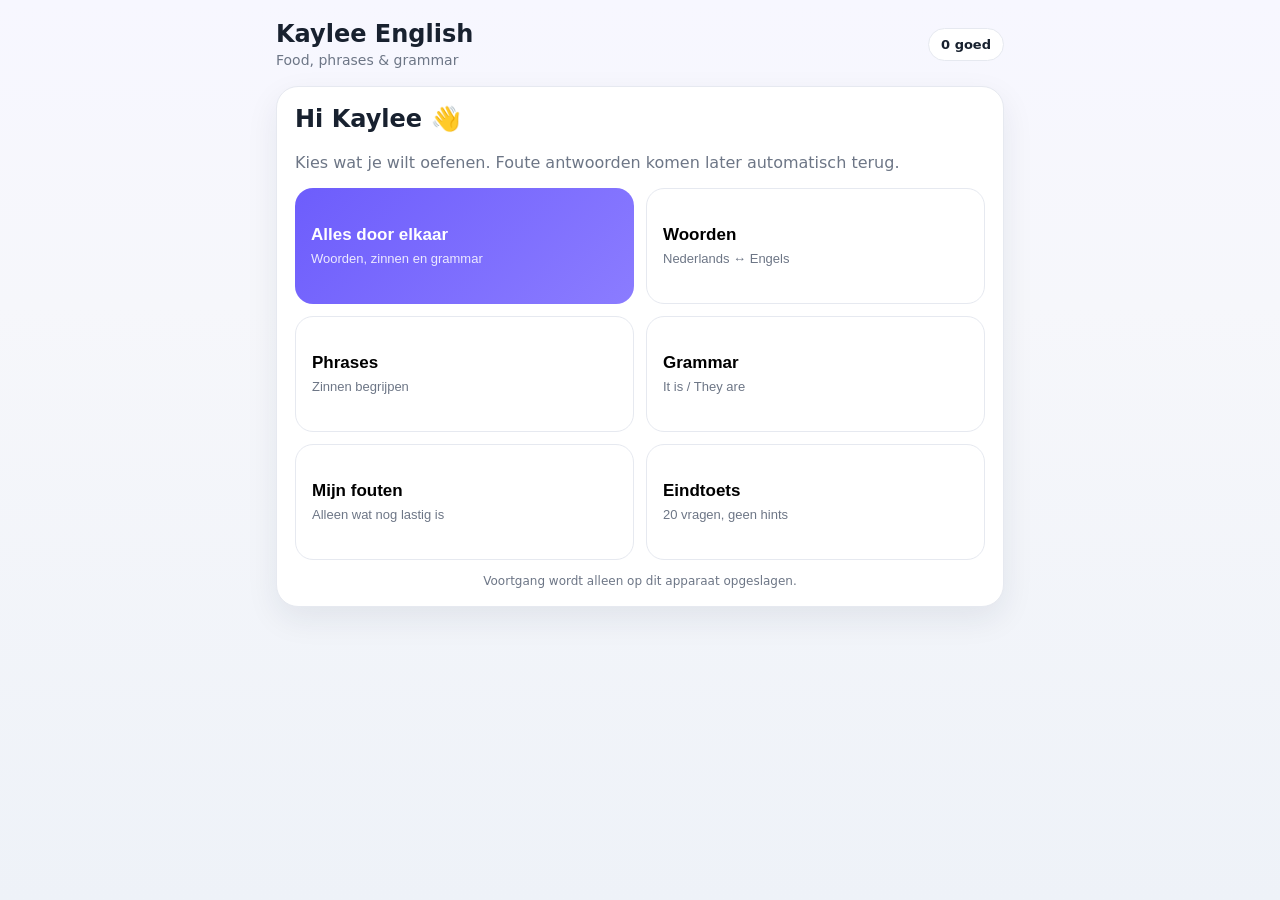
==== kaylee-engels/index.html @ 48ca25ff "Add Kaylee English practice app" ====
<!doctype html>
<html lang="nl">
<head>
  <meta charset="utf-8">
  <meta name="viewport" content="width=device-width,initial-scale=1,viewport-fit=cover">
  <meta name="theme-color" content="#6d5dfc">
  <title>Kaylee English</title>
  <style>
    :root{
      --bg:#f6f7fb;--card:#fff;--ink:#18212f;--muted:#6d7686;--brand:#6d5dfc;--brand2:#8b7cff;
      --good:#18864b;--bad:#c53b4a;--line:#e6e9f0;--soft:#f0efff;
    }
    *{box-sizing:border-box}
    body{margin:0;font-family:Inter,system-ui,-apple-system,Segoe UI,Roboto,Arial,sans-serif;background:linear-gradient(180deg,#f7f7ff 0,#f6f7fb 34%,#eef2f8 100%);color:var(--ink);min-height:100vh}
    .app{max-width:760px;margin:0 auto;padding:20px 16px 40px}
    .top{display:flex;justify-content:space-between;align-items:center;gap:12px;margin-bottom:18px}
    .brand h1{font-size:24px;margin:0 0 4px}.brand p{margin:0;color:var(--muted);font-size:14px}
    .pill{background:#fff;border:1px solid var(--line);padding:8px 12px;border-radius:999px;font-weight:700;font-size:13px;white-space:nowrap}
    .card{background:var(--card);border:1px solid var(--line);border-radius:22px;box-shadow:0 12px 32px rgba(28,38,58,.08);padding:18px}
    .home-grid{display:grid;grid-template-columns:1fr 1fr;gap:12px}
    .mode{border:1px solid var(--line);border-radius:18px;padding:16px;background:#fff;text-align:left;cursor:pointer;min-height:116px}
    .mode strong{display:block;font-size:17px;margin-bottom:6px}.mode span{font-size:13px;color:var(--muted)}
    .mode.primary{background:linear-gradient(135deg,var(--brand),var(--brand2));color:#fff;border:none}.mode.primary span{color:#ece9ff}
    .progress-wrap{margin:4px 0 18px}.progress-head{display:flex;justify-content:space-between;color:var(--muted);font-size:13px;margin-bottom:8px}.bar{height:10px;background:#eceef4;border-radius:999px;overflow:hidden}.bar>div{height:100%;background:linear-gradient(90deg,var(--brand),#9a8cff);width:0%;transition:.25s}
    .qtype{display:inline-block;background:var(--soft);color:#5144d7;border-radius:999px;padding:6px 10px;font-size:12px;font-weight:800;margin-bottom:12px}
    .question{font-size:24px;font-weight:800;line-height:1.25;margin:6px 0 14px}
    .hint{font-size:14px;color:var(--muted);margin-bottom:14px}
    input{width:100%;font-size:18px;padding:15px 16px;border-radius:14px;border:1.5px solid #ccd2dc;outline:none}
    input:focus{border-color:var(--brand);box-shadow:0 0 0 4px rgba(109,93,252,.12)}
    .answers{display:grid;gap:10px}
    .choice{padding:14px 16px;border-radius:14px;border:1.5px solid #d6dbe5;background:white;text-align:left;font-size:16px;cursor:pointer}
    .actions{display:flex;gap:10px;margin-top:14px}.btn{flex:1;border:0;border-radius:14px;padding:14px 16px;font-weight:800;font-size:15px;cursor:pointer}.btn.primary{background:var(--brand);color:#fff}.btn.secondary{background:#eef0f5;color:#283243}.btn:disabled{opacity:.5;cursor:not-allowed}
    .feedback{margin-top:14px;border-radius:14px;padding:12px 14px;font-weight:700;display:none}.feedback.good{display:block;background:#e9f7ef;color:var(--good)}.feedback.bad{display:block;background:#fdecef;color:var(--bad)}
    .summary{text-align:center}.score{font-size:52px;font-weight:900;margin:6px 0}.muted{color:var(--muted)}.errors{margin-top:18px;text-align:left}.errors .item{padding:10px 0;border-bottom:1px solid var(--line);font-size:14px}
    .small{font-size:12px;color:var(--muted)}
    .footer-note{text-align:center;color:var(--muted);font-size:12px;margin-top:14px}
    @media(max-width:560px){.home-grid{grid-template-columns:1fr}.question{font-size:22px}.app{padding-top:14px}}
  </style>
</head>
<body>
<div class="app">
  <div class="top">
    <div class="brand"><h1>Kaylee English</h1><p>Food, phrases & grammar</p></div>
    <div class="pill" id="streak">0 goed</div>
  </div>

  <section id="home" class="card">
    <h2 style="margin-top:0">Hi Kaylee 👋</h2>
    <p class="muted">Kies wat je wilt oefenen. Foute antwoorden komen later automatisch terug.</p>
    <div class="home-grid">
      <button class="mode primary" onclick="start('mixed')"><strong>Alles door elkaar</strong><span>Woorden, zinnen en grammar</span></button>
      <button class="mode" onclick="start('words')"><strong>Woorden</strong><span>Nederlands ↔ Engels</span></button>
      <button class="mode" onclick="start('phrases')"><strong>Phrases</strong><span>Zinnen begrijpen</span></button>
      <button class="mode" onclick="start('grammar')"><strong>Grammar</strong><span>It is / They are</span></button>
      <button class="mode" onclick="start('mistakes')"><strong>Mijn fouten</strong><span>Alleen wat nog lastig is</span></button>
      <button class="mode" onclick="start('test')"><strong>Eindtoets</strong><span>20 vragen, geen hints</span></button>
    </div>
    <div class="footer-note">Voortgang wordt alleen op dit apparaat opgeslagen.</div>
  </section>

  <section id="quiz" class="card" style="display:none">
    <div class="progress-wrap">
      <div class="progress-head"><span id="count"></span><span id="scoreNow"></span></div>
      <div class="bar"><div id="bar"></div></div>
    </div>
    <div id="qtype" class="qtype"></div>
    <div id="question" class="question"></div>
    <div id="hint" class="hint"></div>
    <div id="inputWrap">
      <input id="answer" autocomplete="off" autocapitalize="none" spellcheck="false" placeholder="Typ je antwoord…">
    </div>
    <div id="choiceWrap" class="answers" style="display:none"></div>
    <div id="feedback" class="feedback"></div>
    <div class="actions">
      <button class="btn secondary" onclick="goHome()">Stoppen</button>
      <button id="checkBtn" class="btn primary" onclick="check()">Controleren</button>
      <button id="nextBtn" class="btn primary" onclick="next()" style="display:none">Volgende</button>
    </div>
  </section>

  <section id="done" class="card summary" style="display:none">
    <div class="qtype">Klaar!</div>
    <div class="score" id="finalScore">0%</div>
    <h2 id="finalTitle">Goed gedaan!</h2>
    <p class="muted" id="finalText"></p>
    <div class="errors" id="errorList"></div>
    <div class="actions">
      <button class="btn secondary" onclick="goHome()">Terug</button>
      <button class="btn primary" onclick="start('mistakes')">Oefen mijn fouten</button>
    </div>
  </section>
</div>

<script>
const WORDS = [
 ['tomato','tomaat'],['carrot','wortel'],['pepper','paprika'],['lettuce','sla'],['cucumber','komkommer'],
 ['beef','rundvlees'],['chicken','kip'],['cheese','kaas'],['crunchy','knapperig'],['sweet','zoet'],
 ['sour','zuur'],['soft','zacht'],['hard','hard'],['creamy','romig'],['spicy','pittig'],['greasy','vettig'],
 ['smelly','stinkend'],['meatballs','gehaktballetjes'],['mashed potatoes','aardappelpuree'],['boil','koken'],
 ['bake','bakken'],['cut','snijden'],['piece','stukje']
];

const PHRASES = [
 ['You can fill tacos with beef or chicken.','Je kunt taco\'s vullen met rundvlees of kip.'],
 ['Most pizzas have a crunchy crust.','De meeste pizza\'s hebben een knapperige korst.'],
 ['To make pancakes you need milk, butter and flour.','Om pannenkoeken te maken heb je melk, boter en meel nodig.'],
 ['This green salad has lettuce, cucumber and a lemon dressing.','In deze groene salade zit sla, komkommer en een dressing met citroen.'],
 ['You can eat it with your hands.','Je kunt het met je handen eten.'],
 ['It tastes delicious.','Het smaakt heerlijk.'],
 ['It is very healthy.','Het is heel gezond.'],
 ['Everyone likes it.','Iedereen vindt het lekker.'],
 ['You can eat it with different vegetables.','Je kunt het met verschillende groenten eten.']
];

const GRAMMAR = [
 {q:'___ red and a bit sour. (1 tomato)',a:'it is',alts:["it's"],h:'Bij 1 ding gebruik je it is.'},
 {q:'___ orange and crunchy. (carrots)',a:'they are',alts:["they're"],h:'Bij meerdere dingen gebruik je they are.'},
 {q:'___ not hard. (1 piece of cheese)',a:'it is',alts:["it's"],h:'1 ding = it is.'},
 {q:'___ not sour. (potatoes)',a:'they are',alts:["they're"],h:'Meerdere dingen = they are.'},
 {q:'Maak korter: It is',a:"it's",alts:[],h:'Gebruik een apostrof.'},
 {q:'Maak korter: They are',a:"they're",alts:[],h:'Gebruik een apostrof.'},
 {q:'Maak korter: It is not',a:"it's not",alts:["it isn't"],h:''},
 {q:'Maak korter: They are not',a:"they're not",alts:["they aren't"],h:''}
];

let queue=[], current=null, idx=0, correct=0, wrong=[];
let mode='mixed', awaiting=false;

function norm(s){
 return s.toLowerCase().trim().replace(/[.,!?]/g,'').replace(/\s+/g,' ').replace(/[’]/g,"'");
}
function shuffle(a){ return [...a].sort(()=>Math.random()-.5); }

function wordQuestions(){
 const q=[];
 WORDS.forEach(([en,nl])=>{
   q.push({type:'Woord',q:'Wat is “'+nl+'” in het Engels?',a:en,alts:[],h:''});
   q.push({type:'Woord',q:'Wat betekent “'+en+'”?',a:nl,alts:[],h:''});
 });
 return q;
}
function phraseQuestions(){
 return PHRASES.map(([en,nl])=>({type:'Phrase',q:'Wat betekent:',lead:en,a:nl,alts:[],h:''}));
}
function grammarQuestions(){ return GRAMMAR.map(x=>({type:'Grammar',...x})); }

function start(m){
 mode=m; correct=0; wrong=[]; idx=0; awaiting=false;
 let base=[];
 if(m==='words') base=shuffle(wordQuestions()).slice(0,20);
 if(m==='phrases') base=shuffle(phraseQuestions());
 if(m==='grammar') base=shuffle(grammarQuestions());
 if(m==='mixed') base=shuffle([...wordQuestions(),...phraseQuestions(),...grammarQuestions()]).slice(0,25);
 if(m==='test') base=shuffle([...wordQuestions(),...phraseQuestions(),...grammarQuestions()]).slice(0,20).map(x=>({...x,h:''}));
 if(m==='mistakes'){
   const saved=JSON.parse(localStorage.getItem('kaylee_mistakes')||'[]');
   base=saved.length?saved:shuffle([...wordQuestions(),...grammarQuestions()]).slice(0,10);
 }
 queue=base;
 document.getElementById('home').style.display='none';
 document.getElementById('done').style.display='none';
 document.getElementById('quiz').style.display='block';
 render();
}

function render(){
 if(idx>=queue.length){ finish(); return; }
 current=queue[idx]; awaiting=false;
 document.getElementById('qtype').textContent=current.type;
 document.getElementById('question').innerHTML=(current.lead?current.q+'<br><span style="font-size:19px;font-weight:700;color:#5144d7">'+current.lead+'</span>':current.q);
 document.getElementById('hint').textContent=(mode==='test'?'':(current.h||''));
 document.getElementById('answer').value='';
 document.getElementById('answer').disabled=false;
 document.getElementById('feedback').className='feedback';
 document.getElementById('feedback').textContent='';
 document.getElementById('checkBtn').style.display='block';
 document.getElementById('nextBtn').style.display='none';
 document.getElementById('count').textContent=(idx+1)+' / '+queue.length;
 document.getElementById('scoreNow').textContent=correct+' goed';
 document.getElementById('bar').style.width=((idx/queue.length)*100)+'%';
 setTimeout(()=>document.getElementById('answer').focus(),100);
}

function check(){
 if(awaiting) return;
 const val=norm(document.getElementById('answer').value);
 if(!val) return;
 const accepted=[current.a,...(current.alts||[])].map(norm);
 const ok=accepted.includes(val);
 awaiting=true;
 document.getElementById('answer').disabled=true;
 document.getElementById('checkBtn').style.display='none';
 document.getElementById('nextBtn').style.display='block';
 const fb=document.getElementById('feedback');
 if(ok){
   correct++;
   fb.className='feedback good';
   fb.textContent='Goed! ✓';
 } else {
   wrong.push(current);
   fb.className='feedback bad';
   fb.innerHTML='Bijna. Het goede antwoord is: <strong>'+current.a+'</strong>';
   if(mode!=='test') queue.push({...current,repeat:true});
 }
 document.getElementById('scoreNow').textContent=correct+' goed';
 document.getElementById('streak').textContent=correct+' goed';
}

function next(){ idx++; render(); }

function finish(){
 document.getElementById('quiz').style.display='none';
 document.getElementById('done').style.display='block';
 const total=Math.max(1,idx);
 const pct=Math.round(correct/total*100);
 document.getElementById('finalScore').textContent=pct+'%';
 document.getElementById('finalTitle').textContent=pct>=85?'Super gedaan!':pct>=65?'Goed bezig!':'Nog even oefenen';
 document.getElementById('finalText').textContent='Je had '+correct+' van de '+total+' vragen goed.';
 const unique=[];
 const seen=new Set();
 wrong.forEach(x=>{const k=x.type+'|'+x.q+'|'+(x.lead||'');if(!seen.has(k)){seen.add(k);unique.push(x)}});
 localStorage.setItem('kaylee_mistakes',JSON.stringify(unique.slice(0,50)));
 localStorage.setItem('kaylee_best',String(Math.max(Number(localStorage.getItem('kaylee_best')||0),pct)));
 document.getElementById('errorList').innerHTML=unique.length
   ? '<h3>Deze nog oefenen</h3>'+unique.slice(0,8).map(x=>'<div class="item"><strong>'+x.q+'</strong><br><span class="small">'+(x.lead?x.lead+' → ':'')+x.a+'</span></div>').join('')
   : '<p>Geen fouten. Netjes!</p>';
}

function goHome(){
 document.getElementById('quiz').style.display='none';
 document.getElementById('done').style.display='none';
 document.getElementById('home').style.display='block';
}
document.getElementById('answer').addEventListener('keydown',e=>{
 if(e.key==='Enter'){ awaiting?next():check(); }
});
</script>
</body>
</html>
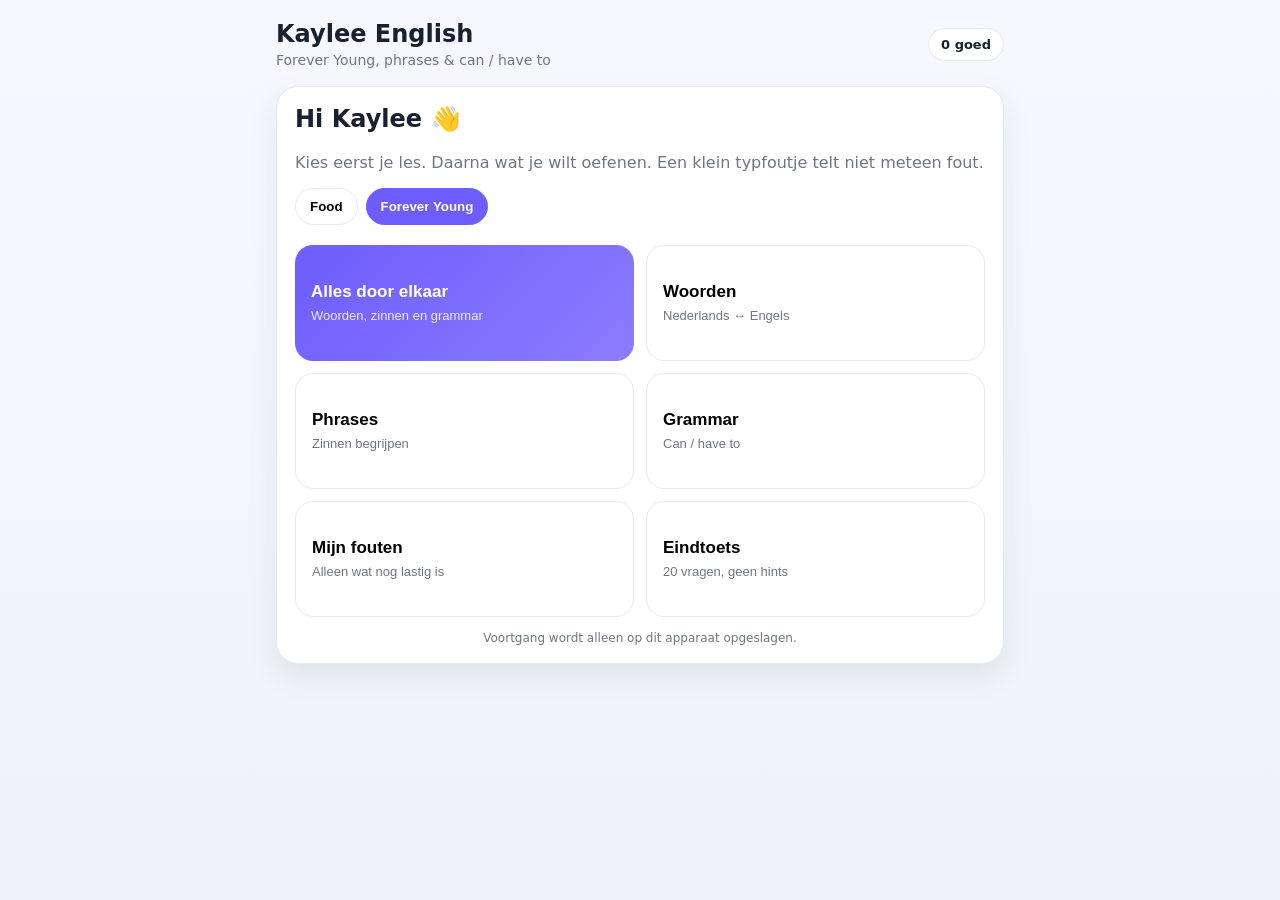
==== commit 1c0041ba: "Add Forever Young lesson and lesson selector for Kaylee" ====
--- a/kaylee-engels/index.html
+++ b/kaylee-engels/index.html
@@ -1,57 +1,43 @@
 <!doctype html>
 <html lang="nl">
 <head>
-  <meta charset="utf-8">
-  <meta name="viewport" content="width=device-width,initial-scale=1,viewport-fit=cover">
-  <meta name="theme-color" content="#6d5dfc">
-  <title>Kaylee English</title>
-  <style>
-    :root{
-      --bg:#f6f7fb;--card:#fff;--ink:#18212f;--muted:#6d7686;--brand:#6d5dfc;--brand2:#8b7cff;
-      --good:#18864b;--bad:#c53b4a;--line:#e6e9f0;--soft:#f0efff;
-    }
-    *{box-sizing:border-box}
-    body{margin:0;font-family:Inter,system-ui,-apple-system,Segoe UI,Roboto,Arial,sans-serif;background:linear-gradient(180deg,#f7f7ff 0,#f6f7fb 34%,#eef2f8 100%);color:var(--ink);min-height:100vh}
-    .app{max-width:760px;margin:0 auto;padding:20px 16px 40px}
-    .top{display:flex;justify-content:space-between;align-items:center;gap:12px;margin-bottom:18px}
-    .brand h1{font-size:24px;margin:0 0 4px}.brand p{margin:0;color:var(--muted);font-size:14px}
-    .pill{background:#fff;border:1px solid var(--line);padding:8px 12px;border-radius:999px;font-weight:700;font-size:13px;white-space:nowrap}
-    .card{background:var(--card);border:1px solid var(--line);border-radius:22px;box-shadow:0 12px 32px rgba(28,38,58,.08);padding:18px}
-    .home-grid{display:grid;grid-template-columns:1fr 1fr;gap:12px}
-    .mode{border:1px solid var(--line);border-radius:18px;padding:16px;background:#fff;text-align:left;cursor:pointer;min-height:116px}
-    .mode strong{display:block;font-size:17px;margin-bottom:6px}.mode span{font-size:13px;color:var(--muted)}
-    .mode.primary{background:linear-gradient(135deg,var(--brand),var(--brand2));color:#fff;border:none}.mode.primary span{color:#ece9ff}
-    .progress-wrap{margin:4px 0 18px}.progress-head{display:flex;justify-content:space-between;color:var(--muted);font-size:13px;margin-bottom:8px}.bar{height:10px;background:#eceef4;border-radius:999px;overflow:hidden}.bar>div{height:100%;background:linear-gradient(90deg,var(--brand),#9a8cff);width:0%;transition:.25s}
-    .qtype{display:inline-block;background:var(--soft);color:#5144d7;border-radius:999px;padding:6px 10px;font-size:12px;font-weight:800;margin-bottom:12px}
-    .question{font-size:24px;font-weight:800;line-height:1.25;margin:6px 0 14px}
-    .hint{font-size:14px;color:var(--muted);margin-bottom:14px}
-    input{width:100%;font-size:18px;padding:15px 16px;border-radius:14px;border:1.5px solid #ccd2dc;outline:none}
-    input:focus{border-color:var(--brand);box-shadow:0 0 0 4px rgba(109,93,252,.12)}
-    .answers{display:grid;gap:10px}
-    .choice{padding:14px 16px;border-radius:14px;border:1.5px solid #d6dbe5;background:white;text-align:left;font-size:16px;cursor:pointer}
-    .actions{display:flex;gap:10px;margin-top:14px}.btn{flex:1;border:0;border-radius:14px;padding:14px 16px;font-weight:800;font-size:15px;cursor:pointer}.btn.primary{background:var(--brand);color:#fff}.btn.secondary{background:#eef0f5;color:#283243}.btn:disabled{opacity:.5;cursor:not-allowed}
-    .feedback{margin-top:14px;border-radius:14px;padding:12px 14px;font-weight:700;display:none}.feedback.good{display:block;background:#e9f7ef;color:var(--good)}.feedback.bad{display:block;background:#fdecef;color:var(--bad)}
-    .summary{text-align:center}.score{font-size:52px;font-weight:900;margin:6px 0}.muted{color:var(--muted)}.errors{margin-top:18px;text-align:left}.errors .item{padding:10px 0;border-bottom:1px solid var(--line);font-size:14px}
-    .small{font-size:12px;color:var(--muted)}
-    .footer-note{text-align:center;color:var(--muted);font-size:12px;margin-top:14px}
-    @media(max-width:560px){.home-grid{grid-template-columns:1fr}.question{font-size:22px}.app{padding-top:14px}}
-  </style>
+<meta charset="utf-8">
+<meta name="viewport" content="width=device-width,initial-scale=1,viewport-fit=cover">
+<meta name="theme-color" content="#6d5dfc">
+<title>Kaylee English</title>
+<style>
+:root{--bg:#f6f7fb;--card:#fff;--ink:#18212f;--muted:#6d7686;--brand:#6d5dfc;--brand2:#8b7cff;--good:#18864b;--bad:#c53b4a;--line:#e6e9f0;--soft:#f0efff}
+*{box-sizing:border-box}body{margin:0;font-family:Inter,system-ui,-apple-system,Segoe UI,Roboto,Arial,sans-serif;background:linear-gradient(180deg,#f7f7ff 0,#f6f7fb 34%,#eef2f8 100%);color:var(--ink);min-height:100vh}
+.app{max-width:760px;margin:0 auto;padding:20px 16px 40px}.top{display:flex;justify-content:space-between;align-items:center;gap:12px;margin-bottom:18px}.brand h1{font-size:24px;margin:0 0 4px}.brand p{margin:0;color:var(--muted);font-size:14px}
+.pill{background:#fff;border:1px solid var(--line);padding:8px 12px;border-radius:999px;font-weight:700;font-size:13px;white-space:nowrap}.card{background:var(--card);border:1px solid var(--line);border-radius:22px;box-shadow:0 12px 32px rgba(28,38,58,.08);padding:18px}
+.lesson-tabs{display:flex;gap:8px;overflow:auto;padding-bottom:4px;margin:0 0 16px}.lesson-tab{border:1px solid var(--line);background:#fff;border-radius:999px;padding:10px 14px;font-weight:800;white-space:nowrap;cursor:pointer}.lesson-tab.active{background:var(--brand);color:#fff;border-color:var(--brand)}
+.home-grid{display:grid;grid-template-columns:1fr 1fr;gap:12px}.mode{border:1px solid var(--line);border-radius:18px;padding:16px;background:#fff;text-align:left;cursor:pointer;min-height:116px}.mode strong{display:block;font-size:17px;margin-bottom:6px}.mode span{font-size:13px;color:var(--muted)}
+.mode.primary{background:linear-gradient(135deg,var(--brand),var(--brand2));color:#fff;border:none}.mode.primary span{color:#ece9ff}
+.progress-wrap{margin:4px 0 18px}.progress-head{display:flex;justify-content:space-between;color:var(--muted);font-size:13px;margin-bottom:8px}.bar{height:10px;background:#eceef4;border-radius:999px;overflow:hidden}.bar>div{height:100%;background:linear-gradient(90deg,var(--brand),#9a8cff);width:0%;transition:.25s}
+.qtype{display:inline-block;background:var(--soft);color:#5144d7;border-radius:999px;padding:6px 10px;font-size:12px;font-weight:800;margin-bottom:12px}.question{font-size:24px;font-weight:800;line-height:1.25;margin:6px 0 14px}.hint{font-size:14px;color:var(--muted);margin-bottom:14px}
+input{width:100%;font-size:18px;padding:15px 16px;border-radius:14px;border:1.5px solid #ccd2dc;outline:none}input:focus{border-color:var(--brand);box-shadow:0 0 0 4px rgba(109,93,252,.12)}
+.actions{display:flex;gap:10px;margin-top:14px}.btn{flex:1;border:0;border-radius:14px;padding:14px 16px;font-weight:800;font-size:15px;cursor:pointer}.btn.primary{background:var(--brand);color:#fff}.btn.secondary{background:#eef0f5;color:#283243}.btn:disabled{opacity:.5;cursor:not-allowed}
+.feedback{margin-top:14px;border-radius:14px;padding:12px 14px;font-weight:700;display:none}.feedback.good{display:block;background:#e9f7ef;color:var(--good)}.feedback.bad{display:block;background:#fdecef;color:var(--bad)}
+.summary{text-align:center}.score{font-size:52px;font-weight:900;margin:6px 0}.muted{color:var(--muted)}.errors{margin-top:18px;text-align:left}.errors .item{padding:10px 0;border-bottom:1px solid var(--line);font-size:14px}.small{font-size:12px;color:var(--muted)}.footer-note{text-align:center;color:var(--muted);font-size:12px;margin-top:14px}
+@media(max-width:560px){.home-grid{grid-template-columns:1fr}.question{font-size:22px}.app{padding-top:14px}}
+</style>
 </head>
 <body>
 <div class="app">
   <div class="top">
-    <div class="brand"><h1>Kaylee English</h1><p>Food, phrases & grammar</p></div>
+    <div class="brand"><h1>Kaylee English</h1><p id="subtitle">Words, phrases & grammar</p></div>
     <div class="pill" id="streak">0 goed</div>
   </div>
 
   <section id="home" class="card">
     <h2 style="margin-top:0">Hi Kaylee 👋</h2>
-    <p class="muted">Kies wat je wilt oefenen. Foute antwoorden komen later automatisch terug.</p>
+    <p class="muted">Kies eerst je les. Daarna wat je wilt oefenen. Een klein typfoutje telt niet meteen fout.</p>
+    <div class="lesson-tabs" id="lessonTabs"></div>
     <div class="home-grid">
       <button class="mode primary" onclick="start('mixed')"><strong>Alles door elkaar</strong><span>Woorden, zinnen en grammar</span></button>
       <button class="mode" onclick="start('words')"><strong>Woorden</strong><span>Nederlands ↔ Engels</span></button>
       <button class="mode" onclick="start('phrases')"><strong>Phrases</strong><span>Zinnen begrijpen</span></button>
-      <button class="mode" onclick="start('grammar')"><strong>Grammar</strong><span>It is / They are</span></button>
+      <button class="mode" onclick="start('grammar')"><strong>Grammar</strong><span id="grammarLabel">Grammatica oefenen</span></button>
       <button class="mode" onclick="start('mistakes')"><strong>Mijn fouten</strong><span>Alleen wat nog lastig is</span></button>
       <button class="mode" onclick="start('test')"><strong>Eindtoets</strong><span>20 vragen, geen hints</span></button>
     </div>
@@ -66,10 +52,7 @@
     <div id="qtype" class="qtype"></div>
     <div id="question" class="question"></div>
     <div id="hint" class="hint"></div>
-    <div id="inputWrap">
-      <input id="answer" autocomplete="off" autocapitalize="none" spellcheck="false" placeholder="Typ je antwoord…">
-    </div>
-    <div id="choiceWrap" class="answers" style="display:none"></div>
+    <input id="answer" autocomplete="off" autocapitalize="none" spellcheck="false" placeholder="Typ je antwoord…">
     <div id="feedback" class="feedback"></div>
     <div class="actions">
       <button class="btn secondary" onclick="goHome()">Stoppen</button>
@@ -92,148 +75,158 @@
 </div>
 
 <script>
-const WORDS = [
- ['tomato','tomaat'],['carrot','wortel'],['pepper','paprika'],['lettuce','sla'],['cucumber','komkommer'],
- ['beef','rundvlees'],['chicken','kip'],['cheese','kaas'],['crunchy','knapperig'],['sweet','zoet'],
- ['sour','zuur'],['soft','zacht'],['hard','hard'],['creamy','romig'],['spicy','pittig'],['greasy','vettig'],
- ['smelly','stinkend'],['meatballs','gehaktballetjes'],['mashed potatoes','aardappelpuree'],['boil','koken'],
- ['bake','bakken'],['cut','snijden'],['piece','stukje']
-];
-
-const PHRASES = [
- ['You can fill tacos with beef or chicken.','Je kunt taco\'s vullen met rundvlees of kip.'],
- ['Most pizzas have a crunchy crust.','De meeste pizza\'s hebben een knapperige korst.'],
- ['To make pancakes you need milk, butter and flour.','Om pannenkoeken te maken heb je melk, boter en meel nodig.'],
- ['This green salad has lettuce, cucumber and a lemon dressing.','In deze groene salade zit sla, komkommer en een dressing met citroen.'],
- ['You can eat it with your hands.','Je kunt het met je handen eten.'],
- ['It tastes delicious.','Het smaakt heerlijk.'],
- ['It is very healthy.','Het is heel gezond.'],
- ['Everyone likes it.','Iedereen vindt het lekker.'],
- ['You can eat it with different vegetables.','Je kunt het met verschillende groenten eten.']
-];
-
-const GRAMMAR = [
- {q:'___ red and a bit sour. (1 tomato)',a:'it is',alts:["it's"],h:'Bij 1 ding gebruik je it is.'},
- {q:'___ orange and crunchy. (carrots)',a:'they are',alts:["they're"],h:'Bij meerdere dingen gebruik je they are.'},
- {q:'___ not hard. (1 piece of cheese)',a:'it is',alts:["it's"],h:'1 ding = it is.'},
- {q:'___ not sour. (potatoes)',a:'they are',alts:["they're"],h:'Meerdere dingen = they are.'},
- {q:'Maak korter: It is',a:"it's",alts:[],h:'Gebruik een apostrof.'},
- {q:'Maak korter: They are',a:"they're",alts:[],h:'Gebruik een apostrof.'},
- {q:'Maak korter: It is not',a:"it's not",alts:["it isn't"],h:''},
- {q:'Maak korter: They are not',a:"they're not",alts:["they aren't"],h:''}
-];
-
-let queue=[], current=null, idx=0, correct=0, wrong=[];
-let mode='mixed', awaiting=false;
-
-function norm(s){
- return s.toLowerCase().trim().replace(/[.,!?]/g,'').replace(/\s+/g,' ').replace(/[’]/g,"'");
-}
-function shuffle(a){ return [...a].sort(()=>Math.random()-.5); }
-
+const LESSONS = {
+  food:{
+    title:'Food',
+    subtitle:'Food, phrases & It is / They are',
+    grammarLabel:'It is / They are',
+    words:[
+      ['tomato','tomaat'],['carrot','wortel'],['pepper','paprika'],['lettuce','sla'],['cucumber','komkommer'],
+      ['beef','rundvlees'],['chicken','kip'],['cheese','kaas'],['crunchy','knapperig'],['sweet','zoet'],
+      ['sour','zuur'],['soft','zacht'],['hard','hard'],['creamy','romig'],['spicy','pittig'],['greasy','vettig'],
+      ['smelly','stinkend'],['meatballs','gehaktballetjes'],['mashed potatoes','aardappelpuree'],['boil','koken'],
+      ['bake','bakken'],['cut','snijden'],['piece','stukje']
+    ],
+    phrases:[
+      ['You can fill tacos with beef or chicken.','Je kunt taco\'s vullen met rundvlees of kip.'],
+      ['Most pizzas have a crunchy crust.','De meeste pizza\'s hebben een knapperige korst.'],
+      ['To make pancakes you need milk, butter and flour.','Om pannenkoeken te maken heb je melk, boter en meel nodig.'],
+      ['This green salad has lettuce, cucumber and a lemon dressing.','In deze groene salade zit sla, komkommer en een dressing met citroen.'],
+      ['You can eat it with your hands.','Je kunt het met je handen eten.'],
+      ['It tastes delicious.','Het smaakt heerlijk.'],
+      ['It is very healthy.','Het is heel gezond.'],
+      ['Everyone likes it.','Iedereen vindt het lekker.'],
+      ['You can eat it with different vegetables.','Je kunt het met verschillende groenten eten.']
+    ],
+    grammar:[
+      {q:'___ red and a bit sour. (1 tomato)',a:'it is',alts:["it's"],h:'Bij 1 ding gebruik je it is.'},
+      {q:'___ orange and crunchy. (carrots)',a:'they are',alts:["they're"],h:'Bij meerdere dingen gebruik je they are.'},
+      {q:'___ not hard. (1 piece of cheese)',a:'it is',alts:["it's"],h:'1 ding = it is.'},
+      {q:'___ not sour. (potatoes)',a:'they are',alts:["they're"],h:'Meerdere dingen = they are.'},
+      {q:'Maak korter: It is',a:"it's",alts:[],h:'Gebruik een apostrof.'},
+      {q:'Maak korter: They are',a:"they're",alts:[],h:'Gebruik een apostrof.'},
+      {q:'Maak korter: It is not',a:"it's not",alts:["it isn't"],h:''},
+      {q:'Maak korter: They are not',a:"they're not",alts:["they aren't"],h:''}
+    ]
+  },
+  forever:{
+    title:'Forever Young',
+    subtitle:'Forever Young, phrases & can / have to',
+    grammarLabel:'Can / have to',
+    words:[
+      ['forever','voor altijd'],['young','jong'],['old','oud'],['healthier','gezonder'],['fitter','fitter'],
+      ['fear','angst'],['job','baan'],['drive a car','autorijden'],['time to play','tijd om te spelen'],
+      ['do nothing','niets doen'],['change','veranderen'],['fizzy drink','frisdrank'],
+      ['look forward to','uitkijken naar'],['decide','besluiten'],['chore','klusje'],['stay up late','laat opblijven'],
+      ['go on holiday alone','alleen op vakantie gaan'],['listen to your parents','naar je ouders luisteren'],
+      ['take care of everything','overal voor zorgen'],['live on my own','op mezelf wonen'],['earn money','geld verdienen'],
+      ['make choices','keuzes maken'],['pay the bills','de rekeningen betalen']
+    ],
+    phrases:[
+      ['What do you like about being young?','Wat vind je leuk aan jong zijn?'],
+      ["It's nice being young because you have a lot of free time.",'Het is leuk om jong te zijn, omdat je dan veel vrije tijd hebt.'],
+      ["What don't you like about being young?",'Wat vind je niet leuk aan jong zijn?'],
+      ['What is your ideal age?','Wat is jouw ideale leeftijd?'],
+      ['My ideal age is 24 years old.','Mijn ideale leeftijd is 24.']
+    ],
+    grammar:[
+      {q:'Ik mag buitenspelen. → I ___ play outside.',a:'can',alts:[],h:'Can = iets kunnen of mogen.'},
+      {q:'Je mag niet eten wat je lekker vindt. → You ___ eat what you like.',a:"can't",alts:['cannot'],h:"Can't = niet mogen of niet kunnen."},
+      {q:'Ik moet mijn huiswerk doen. → I ___ do my homework.',a:'have to',alts:[],h:'Have to = moeten.'},
+      {q:'Je hoeft geen eten te koken. → You ___ cook dinner.',a:"don't have to",alts:['do not have to'],h:"Don't have to = niet hoeven."},
+      {q:'Wat betekent “have to”?',a:'moeten',alts:['moet'],h:''},
+      {q:'Wat betekent “can”?',a:'kunnen',alts:['mogen','kan','mag'],h:''},
+      {q:'Wat betekent “don’t have to”?',a:'niet hoeven',alts:['hoeft niet'],h:''},
+      {q:'Wat betekent “can’t”?',a:'niet mogen',alts:['niet kunnen','mag niet','kan niet'],h:''}
+    ]
+  }
+};
+
+let lessonKey=localStorage.getItem('kaylee_lesson')||'forever';
+let queue=[],current=null,idx=0,correct=0,wrong=[],mode='mixed',awaiting=false;
+
+function lesson(){return LESSONS[lessonKey]}
+function norm(s){return s.toLowerCase().trim().replace(/[.,!?]/g,'').replace(/\s+/g,' ').replace(/[’]/g,"'")}
+function shuffle(a){return [...a].sort(()=>Math.random()-.5)}
+function editDistance(a,b){
+ const m=a.length,n=b.length,dp=Array.from({length:m+1},()=>Array(n+1).fill(0));
+ for(let i=0;i<=m;i++)dp[i][0]=i;for(let j=0;j<=n;j++)dp[0][j]=j;
+ for(let i=1;i<=m;i++)for(let j=1;j<=n;j++)dp[i][j]=Math.min(dp[i-1][j]+1,dp[i][j-1]+1,dp[i-1][j-1]+(a[i-1]===b[j-1]?0:1));
+ return dp[m][n]
+}
+function renderLessonTabs(){
+ const el=document.getElementById('lessonTabs');
+ el.innerHTML=Object.entries(LESSONS).map(([k,v])=>'<button class="lesson-tab '+(k===lessonKey?'active':'')+'" onclick="selectLesson(\''+k+'\')">'+v.title+'</button>').join('');
+ document.getElementById('subtitle').textContent=lesson().subtitle;
+ document.getElementById('grammarLabel').textContent=lesson().grammarLabel;
+}
+function selectLesson(k){lessonKey=k;localStorage.setItem('kaylee_lesson',k);renderLessonTabs()}
 function wordQuestions(){
- const q=[];
- WORDS.forEach(([en,nl])=>{
+ const q=[];lesson().words.forEach(([en,nl])=>{
    q.push({type:'Woord',q:'Wat is “'+nl+'” in het Engels?',a:en,alts:[],h:''});
    q.push({type:'Woord',q:'Wat betekent “'+en+'”?',a:nl,alts:[],h:''});
- });
- return q;
+ });return q
 }
 function phraseQuestions(){
- return PHRASES.map(([en,nl])=>({type:'Phrase',q:'Wat betekent:',lead:en,a:nl,alts:[],h:''}));
-}
-function grammarQuestions(){ return GRAMMAR.map(x=>({type:'Grammar',...x})); }
-
+ const q=[];lesson().phrases.forEach(([en,nl])=>{
+   q.push({type:'Phrase',q:'Vertaal naar het Nederlands:',lead:en,a:nl,alts:[],h:''});
+   q.push({type:'Phrase',q:'Vertaal naar het Engels:',lead:nl,a:en,alts:[],h:''});
+ });return q
+}
+function grammarQuestions(){return lesson().grammar.map(x=>({type:'Grammar',...x}))}
 function start(m){
- mode=m; correct=0; wrong=[]; idx=0; awaiting=false;
+ mode=m;correct=0;wrong=[];idx=0;awaiting=false;
  let base=[];
- if(m==='words') base=shuffle(wordQuestions()).slice(0,20);
- if(m==='phrases') base=shuffle(phraseQuestions());
- if(m==='grammar') base=shuffle(grammarQuestions());
- if(m==='mixed') base=shuffle([...wordQuestions(),...phraseQuestions(),...grammarQuestions()]).slice(0,25);
- if(m==='test') base=shuffle([...wordQuestions(),...phraseQuestions(),...grammarQuestions()]).slice(0,20).map(x=>({...x,h:''}));
+ if(m==='words')base=shuffle(wordQuestions()).slice(0,20);
+ if(m==='phrases')base=shuffle(phraseQuestions()).slice(0,10);
+ if(m==='grammar')base=shuffle(grammarQuestions());
+ if(m==='mixed')base=shuffle([...wordQuestions(),...phraseQuestions(),...grammarQuestions()]).slice(0,25);
+ if(m==='test')base=shuffle([...wordQuestions(),...phraseQuestions(),...grammarQuestions()]).slice(0,20).map(x=>({...x,h:''}));
  if(m==='mistakes'){
-   const saved=JSON.parse(localStorage.getItem('kaylee_mistakes')||'[]');
-   base=saved.length?saved:shuffle([...wordQuestions(),...grammarQuestions()]).slice(0,10);
+   const saved=JSON.parse(localStorage.getItem('kaylee_mistakes_'+lessonKey)||'[]');
+   base=saved.length?saved:shuffle([...wordQuestions(),...grammarQuestions()]).slice(0,10)
  }
- queue=base;
- document.getElementById('home').style.display='none';
- document.getElementById('done').style.display='none';
- document.getElementById('quiz').style.display='block';
- render();
-}
-
+ queue=base;document.getElementById('home').style.display='none';document.getElementById('done').style.display='none';document.getElementById('quiz').style.display='block';render()
+}
 function render(){
- if(idx>=queue.length){ finish(); return; }
- current=queue[idx]; awaiting=false;
- document.getElementById('qtype').textContent=current.type;
- document.getElementById('question').innerHTML=(current.lead?current.q+'<br><span style="font-size:19px;font-weight:700;color:#5144d7">'+current.lead+'</span>':current.q);
- document.getElementById('hint').textContent=(mode==='test'?'':(current.h||''));
- document.getElementById('answer').value='';
- document.getElementById('answer').disabled=false;
- document.getElementById('feedback').className='feedback';
- document.getElementById('feedback').textContent='';
- document.getElementById('checkBtn').style.display='block';
- document.getElementById('nextBtn').style.display='none';
- document.getElementById('count').textContent=(idx+1)+' / '+queue.length;
- document.getElementById('scoreNow').textContent=correct+' goed';
- document.getElementById('bar').style.width=((idx/queue.length)*100)+'%';
- setTimeout(()=>document.getElementById('answer').focus(),100);
-}
-
+ if(idx>=queue.length){finish();return}
+ current=queue[idx];awaiting=false;
+ document.getElementById('qtype').textContent=lesson().title+' · '+current.type;
+ document.getElementById('question').innerHTML=current.lead?current.q+'<br><span style="font-size:19px;font-weight:700;color:#5144d7">'+current.lead+'</span>':current.q;
+ document.getElementById('hint').textContent=mode==='test'?'':(current.h||'');
+ const a=document.getElementById('answer');a.value='';a.disabled=false;
+ const fb=document.getElementById('feedback');fb.className='feedback';fb.textContent='';
+ document.getElementById('checkBtn').style.display='block';document.getElementById('nextBtn').style.display='none';
+ document.getElementById('count').textContent=(idx+1)+' / '+queue.length;document.getElementById('scoreNow').textContent=correct+' goed';document.getElementById('bar').style.width=((idx/queue.length)*100)+'%';
+ setTimeout(()=>a.focus(),100)
+}
 function check(){
- if(awaiting) return;
- const val=norm(document.getElementById('answer').value);
- if(!val) return;
- const accepted=[current.a,...(current.alts||[])].map(norm);
- const ok=accepted.includes(val);
- awaiting=true;
- document.getElementById('answer').disabled=true;
- document.getElementById('checkBtn').style.display='none';
- document.getElementById('nextBtn').style.display='block';
+ if(awaiting)return;
+ const val=norm(document.getElementById('answer').value);if(!val)return;
+ const accepted=[current.a,...(current.alts||[])].map(norm);const ok=accepted.includes(val);
+ const best=Math.min(...accepted.map(a=>editDistance(val,a)));
+ const maxLen=Math.max(val.length,...accepted.map(x=>x.length));
+ const typoClose=!ok && current.type==='Woord' && best===1 && val.length>=4;
+ const phraseClose=!ok && current.type==='Phrase' && best<=Math.max(1,Math.floor(maxLen*0.06));
+ awaiting=true;document.getElementById('answer').disabled=true;document.getElementById('checkBtn').style.display='none';document.getElementById('nextBtn').style.display='block';
  const fb=document.getElementById('feedback');
- if(ok){
-   correct++;
-   fb.className='feedback good';
-   fb.textContent='Goed! ✓';
- } else {
-   wrong.push(current);
-   fb.className='feedback bad';
-   fb.innerHTML='Bijna. Het goede antwoord is: <strong>'+current.a+'</strong>';
-   if(mode!=='test') queue.push({...current,repeat:true});
- }
- document.getElementById('scoreNow').textContent=correct+' goed';
- document.getElementById('streak').textContent=correct+' goed';
-}
-
-function next(){ idx++; render(); }
-
+ if(ok){correct++;fb.className='feedback good';fb.textContent='Goed! ✓'}
+ else if(typoClose||phraseClose){correct++;fb.className='feedback good';fb.innerHTML='Bijna helemaal goed ✓ Kijk nog even naar de spelling:<br><strong>'+current.a+'</strong>'}
+ else{wrong.push(current);fb.className='feedback bad';fb.innerHTML='Nog niet helemaal. Het goede antwoord is:<br><strong>'+current.a+'</strong>';if(mode!=='test')queue.push({...current,repeat:true})}
+ document.getElementById('scoreNow').textContent=correct+' goed';document.getElementById('streak').textContent=correct+' goed'
+}
+function next(){idx++;render()}
 function finish(){
- document.getElementById('quiz').style.display='none';
- document.getElementById('done').style.display='block';
- const total=Math.max(1,idx);
- const pct=Math.round(correct/total*100);
- document.getElementById('finalScore').textContent=pct+'%';
- document.getElementById('finalTitle').textContent=pct>=85?'Super gedaan!':pct>=65?'Goed bezig!':'Nog even oefenen';
- document.getElementById('finalText').textContent='Je had '+correct+' van de '+total+' vragen goed.';
- const unique=[];
- const seen=new Set();
- wrong.forEach(x=>{const k=x.type+'|'+x.q+'|'+(x.lead||'');if(!seen.has(k)){seen.add(k);unique.push(x)}});
- localStorage.setItem('kaylee_mistakes',JSON.stringify(unique.slice(0,50)));
- localStorage.setItem('kaylee_best',String(Math.max(Number(localStorage.getItem('kaylee_best')||0),pct)));
- document.getElementById('errorList').innerHTML=unique.length
-   ? '<h3>Deze nog oefenen</h3>'+unique.slice(0,8).map(x=>'<div class="item"><strong>'+x.q+'</strong><br><span class="small">'+(x.lead?x.lead+' → ':'')+x.a+'</span></div>').join('')
-   : '<p>Geen fouten. Netjes!</p>';
-}
-
-function goHome(){
- document.getElementById('quiz').style.display='none';
- document.getElementById('done').style.display='none';
- document.getElementById('home').style.display='block';
-}
-document.getElementById('answer').addEventListener('keydown',e=>{
- if(e.key==='Enter'){ awaiting?next():check(); }
-});
+ document.getElementById('quiz').style.display='none';document.getElementById('done').style.display='block';
+ const total=Math.max(1,idx),pct=Math.round(correct/total*100);
+ document.getElementById('finalScore').textContent=pct+'%';document.getElementById('finalTitle').textContent=pct>=85?'Super gedaan!':pct>=65?'Goed bezig!':'Nog even oefenen';document.getElementById('finalText').textContent='Je had '+correct+' van de '+total+' vragen goed.';
+ const unique=[],seen=new Set();wrong.forEach(x=>{const k=x.type+'|'+x.q+'|'+(x.lead||'');if(!seen.has(k)){seen.add(k);unique.push(x)}});
+ localStorage.setItem('kaylee_mistakes_'+lessonKey,JSON.stringify(unique.slice(0,50)));
+ document.getElementById('errorList').innerHTML=unique.length?'<h3>Deze nog oefenen</h3>'+unique.slice(0,8).map(x=>'<div class="item"><strong>'+x.q+'</strong><br><span class="small">'+(x.lead?x.lead+' → ':'')+x.a+'</span></div>').join(''):'<p>Geen fouten. Netjes!</p>'
+}
+function goHome(){document.getElementById('quiz').style.display='none';document.getElementById('done').style.display='none';document.getElementById('home').style.display='block';renderLessonTabs()}
+document.getElementById('answer').addEventListener('keydown',e=>{if(e.key==='Enter'){awaiting?next():check()}});
+renderLessonTabs();
 </script>
 </body>
 </html>
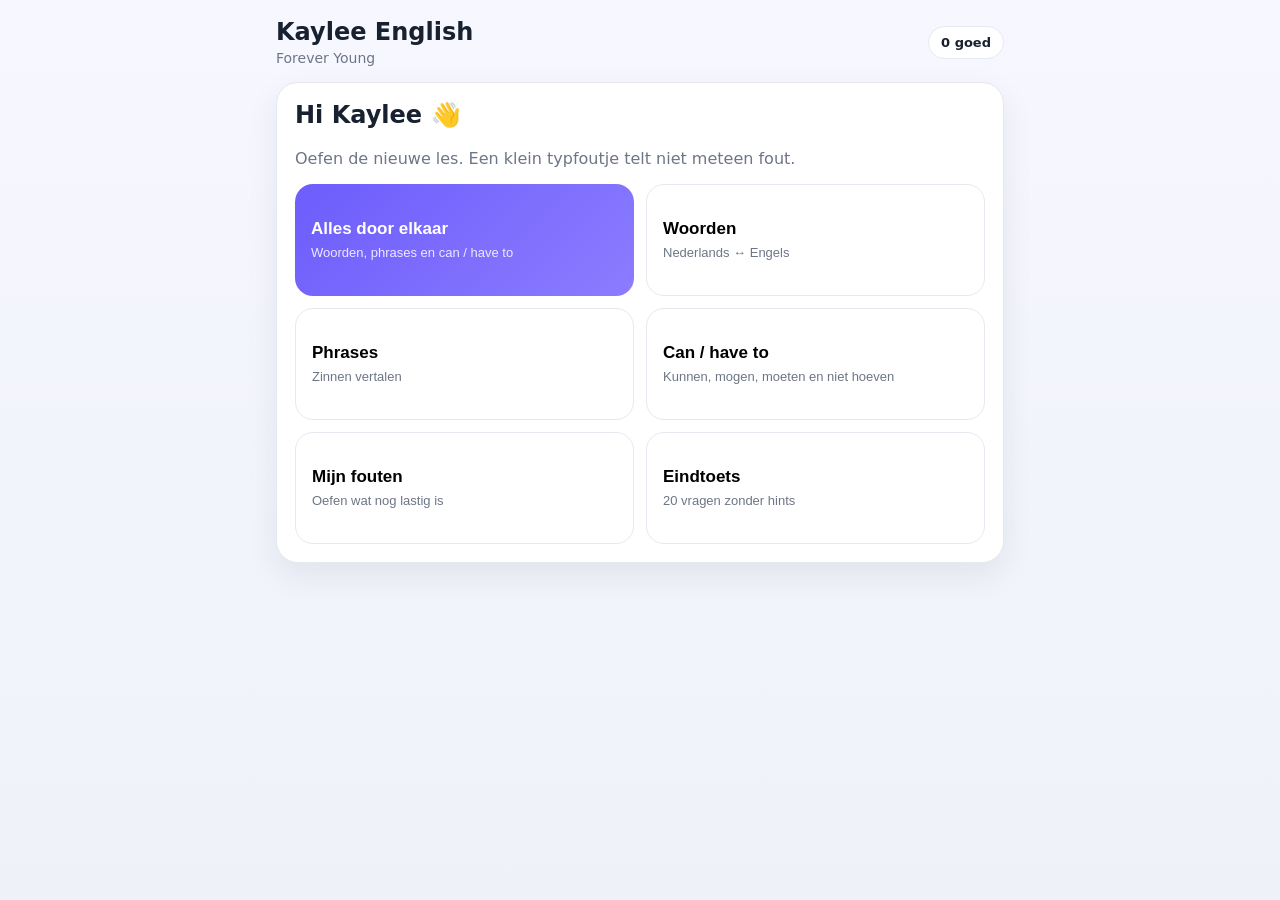
==== commit 33dcc955: "Replace Kaylee English app with Forever Young lesson only" ====
--- a/kaylee-engels/index.html
+++ b/kaylee-engels/index.html
@@ -4,51 +4,54 @@
 <meta charset="utf-8">
 <meta name="viewport" content="width=device-width,initial-scale=1,viewport-fit=cover">
 <meta name="theme-color" content="#6d5dfc">
-<title>Kaylee English</title>
+<title>Kaylee English - Forever Young</title>
 <style>
-:root{--bg:#f6f7fb;--card:#fff;--ink:#18212f;--muted:#6d7686;--brand:#6d5dfc;--brand2:#8b7cff;--good:#18864b;--bad:#c53b4a;--line:#e6e9f0;--soft:#f0efff}
-*{box-sizing:border-box}body{margin:0;font-family:Inter,system-ui,-apple-system,Segoe UI,Roboto,Arial,sans-serif;background:linear-gradient(180deg,#f7f7ff 0,#f6f7fb 34%,#eef2f8 100%);color:var(--ink);min-height:100vh}
-.app{max-width:760px;margin:0 auto;padding:20px 16px 40px}.top{display:flex;justify-content:space-between;align-items:center;gap:12px;margin-bottom:18px}.brand h1{font-size:24px;margin:0 0 4px}.brand p{margin:0;color:var(--muted);font-size:14px}
-.pill{background:#fff;border:1px solid var(--line);padding:8px 12px;border-radius:999px;font-weight:700;font-size:13px;white-space:nowrap}.card{background:var(--card);border:1px solid var(--line);border-radius:22px;box-shadow:0 12px 32px rgba(28,38,58,.08);padding:18px}
-.lesson-tabs{display:flex;gap:8px;overflow:auto;padding-bottom:4px;margin:0 0 16px}.lesson-tab{border:1px solid var(--line);background:#fff;border-radius:999px;padding:10px 14px;font-weight:800;white-space:nowrap;cursor:pointer}.lesson-tab.active{background:var(--brand);color:#fff;border-color:var(--brand)}
-.home-grid{display:grid;grid-template-columns:1fr 1fr;gap:12px}.mode{border:1px solid var(--line);border-radius:18px;padding:16px;background:#fff;text-align:left;cursor:pointer;min-height:116px}.mode strong{display:block;font-size:17px;margin-bottom:6px}.mode span{font-size:13px;color:var(--muted)}
+:root{--ink:#18212f;--muted:#6d7686;--brand:#6d5dfc;--brand2:#8b7cff;--good:#18864b;--bad:#c53b4a;--line:#e6e9f0;--soft:#f0efff}
+*{box-sizing:border-box}
+body{margin:0;font-family:Inter,system-ui,-apple-system,Segoe UI,Roboto,Arial,sans-serif;background:linear-gradient(180deg,#f7f7ff,#eef2f8);color:var(--ink);min-height:100vh}
+.app{max-width:760px;margin:0 auto;padding:18px 16px 40px}
+.top{display:flex;justify-content:space-between;align-items:center;gap:12px;margin-bottom:16px}
+h1{font-size:24px;margin:0 0 4px}.sub{margin:0;color:var(--muted);font-size:14px}
+.pill{background:#fff;border:1px solid var(--line);padding:8px 12px;border-radius:999px;font-weight:700;font-size:13px}
+.card{background:#fff;border:1px solid var(--line);border-radius:22px;box-shadow:0 12px 32px rgba(28,38,58,.08);padding:18px}
+.grid{display:grid;grid-template-columns:1fr 1fr;gap:12px}
+.mode{border:1px solid var(--line);border-radius:18px;padding:16px;background:#fff;text-align:left;cursor:pointer;min-height:112px}
+.mode strong{display:block;font-size:17px;margin-bottom:6px}.mode span{font-size:13px;color:var(--muted)}
 .mode.primary{background:linear-gradient(135deg,var(--brand),var(--brand2));color:#fff;border:none}.mode.primary span{color:#ece9ff}
-.progress-wrap{margin:4px 0 18px}.progress-head{display:flex;justify-content:space-between;color:var(--muted);font-size:13px;margin-bottom:8px}.bar{height:10px;background:#eceef4;border-radius:999px;overflow:hidden}.bar>div{height:100%;background:linear-gradient(90deg,var(--brand),#9a8cff);width:0%;transition:.25s}
-.qtype{display:inline-block;background:var(--soft);color:#5144d7;border-radius:999px;padding:6px 10px;font-size:12px;font-weight:800;margin-bottom:12px}.question{font-size:24px;font-weight:800;line-height:1.25;margin:6px 0 14px}.hint{font-size:14px;color:var(--muted);margin-bottom:14px}
-input{width:100%;font-size:18px;padding:15px 16px;border-radius:14px;border:1.5px solid #ccd2dc;outline:none}input:focus{border-color:var(--brand);box-shadow:0 0 0 4px rgba(109,93,252,.12)}
-.actions{display:flex;gap:10px;margin-top:14px}.btn{flex:1;border:0;border-radius:14px;padding:14px 16px;font-weight:800;font-size:15px;cursor:pointer}.btn.primary{background:var(--brand);color:#fff}.btn.secondary{background:#eef0f5;color:#283243}.btn:disabled{opacity:.5;cursor:not-allowed}
+.progress-head{display:flex;justify-content:space-between;color:var(--muted);font-size:13px;margin-bottom:8px}.bar{height:10px;background:#eceef4;border-radius:999px;overflow:hidden;margin-bottom:18px}.bar>div{height:100%;background:linear-gradient(90deg,var(--brand),#9a8cff);width:0%}
+.qtype{display:inline-block;background:var(--soft);color:#5144d7;border-radius:999px;padding:6px 10px;font-size:12px;font-weight:800;margin-bottom:12px}
+.question{font-size:23px;font-weight:800;line-height:1.3;margin:4px 0 14px}.hint{font-size:14px;color:var(--muted);margin-bottom:14px}
+input{width:100%;font-size:18px;padding:15px 16px;border-radius:14px;border:1.5px solid #ccd2dc;outline:none}
+input:focus{border-color:var(--brand);box-shadow:0 0 0 4px rgba(109,93,252,.12)}
+.actions{display:flex;gap:10px;margin-top:14px}.btn{flex:1;border:0;border-radius:14px;padding:14px 16px;font-weight:800;font-size:15px;cursor:pointer}.primarybtn{background:var(--brand);color:#fff}.secondary{background:#eef0f5;color:#283243}
 .feedback{margin-top:14px;border-radius:14px;padding:12px 14px;font-weight:700;display:none}.feedback.good{display:block;background:#e9f7ef;color:var(--good)}.feedback.bad{display:block;background:#fdecef;color:var(--bad)}
-.summary{text-align:center}.score{font-size:52px;font-weight:900;margin:6px 0}.muted{color:var(--muted)}.errors{margin-top:18px;text-align:left}.errors .item{padding:10px 0;border-bottom:1px solid var(--line);font-size:14px}.small{font-size:12px;color:var(--muted)}.footer-note{text-align:center;color:var(--muted);font-size:12px;margin-top:14px}
-@media(max-width:560px){.home-grid{grid-template-columns:1fr}.question{font-size:22px}.app{padding-top:14px}}
+.score{font-size:52px;font-weight:900;text-align:center;margin:8px 0}.center{text-align:center}.muted{color:var(--muted)}.errors{margin-top:18px}.item{padding:10px 0;border-bottom:1px solid var(--line);font-size:14px}.small{font-size:12px;color:var(--muted)}
+@media(max-width:560px){.grid{grid-template-columns:1fr}.question{font-size:21px}}
 </style>
 </head>
 <body>
 <div class="app">
   <div class="top">
-    <div class="brand"><h1>Kaylee English</h1><p id="subtitle">Words, phrases & grammar</p></div>
-    <div class="pill" id="streak">0 goed</div>
+    <div><h1>Kaylee English</h1><p class="sub">Forever Young</p></div>
+    <div class="pill" id="scorePill">0 goed</div>
   </div>
 
   <section id="home" class="card">
     <h2 style="margin-top:0">Hi Kaylee 👋</h2>
-    <p class="muted">Kies eerst je les. Daarna wat je wilt oefenen. Een klein typfoutje telt niet meteen fout.</p>
-    <div class="lesson-tabs" id="lessonTabs"></div>
-    <div class="home-grid">
-      <button class="mode primary" onclick="start('mixed')"><strong>Alles door elkaar</strong><span>Woorden, zinnen en grammar</span></button>
+    <p class="muted">Oefen de nieuwe les. Een klein typfoutje telt niet meteen fout.</p>
+    <div class="grid">
+      <button class="mode primary" onclick="start('mixed')"><strong>Alles door elkaar</strong><span>Woorden, phrases en can / have to</span></button>
       <button class="mode" onclick="start('words')"><strong>Woorden</strong><span>Nederlands ↔ Engels</span></button>
-      <button class="mode" onclick="start('phrases')"><strong>Phrases</strong><span>Zinnen begrijpen</span></button>
-      <button class="mode" onclick="start('grammar')"><strong>Grammar</strong><span id="grammarLabel">Grammatica oefenen</span></button>
-      <button class="mode" onclick="start('mistakes')"><strong>Mijn fouten</strong><span>Alleen wat nog lastig is</span></button>
-      <button class="mode" onclick="start('test')"><strong>Eindtoets</strong><span>20 vragen, geen hints</span></button>
+      <button class="mode" onclick="start('phrases')"><strong>Phrases</strong><span>Zinnen vertalen</span></button>
+      <button class="mode" onclick="start('grammar')"><strong>Can / have to</strong><span>Kunnen, mogen, moeten en niet hoeven</span></button>
+      <button class="mode" onclick="start('mistakes')"><strong>Mijn fouten</strong><span>Oefen wat nog lastig is</span></button>
+      <button class="mode" onclick="start('test')"><strong>Eindtoets</strong><span>20 vragen zonder hints</span></button>
     </div>
-    <div class="footer-note">Voortgang wordt alleen op dit apparaat opgeslagen.</div>
   </section>
 
   <section id="quiz" class="card" style="display:none">
-    <div class="progress-wrap">
-      <div class="progress-head"><span id="count"></span><span id="scoreNow"></span></div>
-      <div class="bar"><div id="bar"></div></div>
-    </div>
+    <div class="progress-head"><span id="count"></span><span id="scoreNow"></span></div>
+    <div class="bar"><div id="bar"></div></div>
     <div id="qtype" class="qtype"></div>
     <div id="question" class="question"></div>
     <div id="hint" class="hint"></div>
@@ -56,177 +59,167 @@
     <div id="feedback" class="feedback"></div>
     <div class="actions">
       <button class="btn secondary" onclick="goHome()">Stoppen</button>
-      <button id="checkBtn" class="btn primary" onclick="check()">Controleren</button>
-      <button id="nextBtn" class="btn primary" onclick="next()" style="display:none">Volgende</button>
+      <button id="checkBtn" class="btn primarybtn" onclick="check()">Controleren</button>
+      <button id="nextBtn" class="btn primarybtn" onclick="next()" style="display:none">Volgende</button>
     </div>
   </section>
 
-  <section id="done" class="card summary" style="display:none">
+  <section id="done" class="card" style="display:none">
     <div class="qtype">Klaar!</div>
     <div class="score" id="finalScore">0%</div>
-    <h2 id="finalTitle">Goed gedaan!</h2>
-    <p class="muted" id="finalText"></p>
-    <div class="errors" id="errorList"></div>
+    <h2 class="center" id="finalTitle">Goed gedaan!</h2>
+    <p class="muted center" id="finalText"></p>
+    <div id="errorList" class="errors"></div>
     <div class="actions">
       <button class="btn secondary" onclick="goHome()">Terug</button>
-      <button class="btn primary" onclick="start('mistakes')">Oefen mijn fouten</button>
+      <button class="btn primarybtn" onclick="start('mistakes')">Oefen mijn fouten</button>
     </div>
   </section>
 </div>
 
 <script>
-const LESSONS = {
-  food:{
-    title:'Food',
-    subtitle:'Food, phrases & It is / They are',
-    grammarLabel:'It is / They are',
-    words:[
-      ['tomato','tomaat'],['carrot','wortel'],['pepper','paprika'],['lettuce','sla'],['cucumber','komkommer'],
-      ['beef','rundvlees'],['chicken','kip'],['cheese','kaas'],['crunchy','knapperig'],['sweet','zoet'],
-      ['sour','zuur'],['soft','zacht'],['hard','hard'],['creamy','romig'],['spicy','pittig'],['greasy','vettig'],
-      ['smelly','stinkend'],['meatballs','gehaktballetjes'],['mashed potatoes','aardappelpuree'],['boil','koken'],
-      ['bake','bakken'],['cut','snijden'],['piece','stukje']
-    ],
-    phrases:[
-      ['You can fill tacos with beef or chicken.','Je kunt taco\'s vullen met rundvlees of kip.'],
-      ['Most pizzas have a crunchy crust.','De meeste pizza\'s hebben een knapperige korst.'],
-      ['To make pancakes you need milk, butter and flour.','Om pannenkoeken te maken heb je melk, boter en meel nodig.'],
-      ['This green salad has lettuce, cucumber and a lemon dressing.','In deze groene salade zit sla, komkommer en een dressing met citroen.'],
-      ['You can eat it with your hands.','Je kunt het met je handen eten.'],
-      ['It tastes delicious.','Het smaakt heerlijk.'],
-      ['It is very healthy.','Het is heel gezond.'],
-      ['Everyone likes it.','Iedereen vindt het lekker.'],
-      ['You can eat it with different vegetables.','Je kunt het met verschillende groenten eten.']
-    ],
-    grammar:[
-      {q:'___ red and a bit sour. (1 tomato)',a:'it is',alts:["it's"],h:'Bij 1 ding gebruik je it is.'},
-      {q:'___ orange and crunchy. (carrots)',a:'they are',alts:["they're"],h:'Bij meerdere dingen gebruik je they are.'},
-      {q:'___ not hard. (1 piece of cheese)',a:'it is',alts:["it's"],h:'1 ding = it is.'},
-      {q:'___ not sour. (potatoes)',a:'they are',alts:["they're"],h:'Meerdere dingen = they are.'},
-      {q:'Maak korter: It is',a:"it's",alts:[],h:'Gebruik een apostrof.'},
-      {q:'Maak korter: They are',a:"they're",alts:[],h:'Gebruik een apostrof.'},
-      {q:'Maak korter: It is not',a:"it's not",alts:["it isn't"],h:''},
-      {q:'Maak korter: They are not',a:"they're not",alts:["they aren't"],h:''}
-    ]
-  },
-  forever:{
-    title:'Forever Young',
-    subtitle:'Forever Young, phrases & can / have to',
-    grammarLabel:'Can / have to',
-    words:[
-      ['forever','voor altijd'],['young','jong'],['old','oud'],['healthier','gezonder'],['fitter','fitter'],
-      ['fear','angst'],['job','baan'],['drive a car','autorijden'],['time to play','tijd om te spelen'],
-      ['do nothing','niets doen'],['change','veranderen'],['fizzy drink','frisdrank'],
-      ['look forward to','uitkijken naar'],['decide','besluiten'],['chore','klusje'],['stay up late','laat opblijven'],
-      ['go on holiday alone','alleen op vakantie gaan'],['listen to your parents','naar je ouders luisteren'],
-      ['take care of everything','overal voor zorgen'],['live on my own','op mezelf wonen'],['earn money','geld verdienen'],
-      ['make choices','keuzes maken'],['pay the bills','de rekeningen betalen']
-    ],
-    phrases:[
-      ['What do you like about being young?','Wat vind je leuk aan jong zijn?'],
-      ["It's nice being young because you have a lot of free time.",'Het is leuk om jong te zijn, omdat je dan veel vrije tijd hebt.'],
-      ["What don't you like about being young?",'Wat vind je niet leuk aan jong zijn?'],
-      ['What is your ideal age?','Wat is jouw ideale leeftijd?'],
-      ['My ideal age is 24 years old.','Mijn ideale leeftijd is 24.']
-    ],
-    grammar:[
-      {q:'Ik mag buitenspelen. → I ___ play outside.',a:'can',alts:[],h:'Can = iets kunnen of mogen.'},
-      {q:'Je mag niet eten wat je lekker vindt. → You ___ eat what you like.',a:"can't",alts:['cannot'],h:"Can't = niet mogen of niet kunnen."},
-      {q:'Ik moet mijn huiswerk doen. → I ___ do my homework.',a:'have to',alts:[],h:'Have to = moeten.'},
-      {q:'Je hoeft geen eten te koken. → You ___ cook dinner.',a:"don't have to",alts:['do not have to'],h:"Don't have to = niet hoeven."},
-      {q:'Wat betekent “have to”?',a:'moeten',alts:['moet'],h:''},
-      {q:'Wat betekent “can”?',a:'kunnen',alts:['mogen','kan','mag'],h:''},
-      {q:'Wat betekent “don’t have to”?',a:'niet hoeven',alts:['hoeft niet'],h:''},
-      {q:'Wat betekent “can’t”?',a:'niet mogen',alts:['niet kunnen','mag niet','kan niet'],h:''}
-    ]
-  }
-};
-
-let lessonKey=localStorage.getItem('kaylee_lesson')||'forever';
+const WORDS=[
+['forever','voor altijd'],['young','jong'],['old','oud'],['healthier','gezonder'],['fitter','fitter'],
+['fear','angst'],['job','baan'],['drive a car','autorijden'],['time to play','tijd om te spelen'],
+['do nothing','niets doen'],['change','veranderen'],['fizzy drink','frisdrank'],['look forward to','uitkijken naar'],
+['decide','besluiten'],['chore','klusje'],['stay up late','laat opblijven'],['go on holiday alone','alleen op vakantie gaan'],
+['listen to your parents','naar je ouders luisteren'],['take care of everything','overal voor zorgen'],
+['live on my own','op mezelf wonen'],['earn money','geld verdienen'],['make choices','keuzes maken'],['pay the bills','de rekeningen betalen']
+];
+
+const PHRASES=[
+['What do you like about being young?','Wat vind je leuk aan jong zijn?'],
+["It's nice being young because you have a lot of free time.",'Het is leuk om jong te zijn, omdat je dan veel vrije tijd hebt.'],
+["What don't you like about being young?",'Wat vind je niet leuk aan jong zijn?'],
+['What is your ideal age?','Wat is jouw ideale leeftijd?'],
+['My ideal age is 24 years old.','Mijn ideale leeftijd is 24.']
+];
+
+const GRAMMAR=[
+{q:'Ik mag buitenspelen. → I ___ play outside.',a:'can',alts:[],h:'Can = iets kunnen of mogen.'},
+{q:'Je mag niet eten wat je lekker vindt. → You ___ eat what you like.',a:"can't",alts:['cannot'],h:"Can't = niet mogen of niet kunnen."},
+{q:'Ik moet mijn huiswerk doen. → I ___ do my homework.',a:'have to',alts:[],h:'Have to = moeten.'},
+{q:'Je hoeft geen eten te koken. → You ___ cook dinner.',a:"don't have to",alts:['do not have to'],h:"Don't have to = niet hoeven."},
+{q:'Wat betekent “have to”?',a:'moeten',alts:['moet'],h:''},
+{q:'Wat betekent “can”?',a:'kunnen',alts:['mogen','kan','mag'],h:''},
+{q:'Wat betekent “don’t have to”?',a:'niet hoeven',alts:['hoeft niet'],h:''},
+{q:'Wat betekent “can’t”?',a:'niet mogen',alts:['niet kunnen','mag niet','kan niet'],h:''}
+];
+
 let queue=[],current=null,idx=0,correct=0,wrong=[],mode='mixed',awaiting=false;
 
-function lesson(){return LESSONS[lessonKey]}
 function norm(s){return s.toLowerCase().trim().replace(/[.,!?]/g,'').replace(/\s+/g,' ').replace(/[’]/g,"'")}
 function shuffle(a){return [...a].sort(()=>Math.random()-.5)}
 function editDistance(a,b){
  const m=a.length,n=b.length,dp=Array.from({length:m+1},()=>Array(n+1).fill(0));
- for(let i=0;i<=m;i++)dp[i][0]=i;for(let j=0;j<=n;j++)dp[0][j]=j;
+ for(let i=0;i<=m;i++)dp[i][0]=i;
+ for(let j=0;j<=n;j++)dp[0][j]=j;
  for(let i=1;i<=m;i++)for(let j=1;j<=n;j++)dp[i][j]=Math.min(dp[i-1][j]+1,dp[i][j-1]+1,dp[i-1][j-1]+(a[i-1]===b[j-1]?0:1));
  return dp[m][n]
 }
-function renderLessonTabs(){
- const el=document.getElementById('lessonTabs');
- el.innerHTML=Object.entries(LESSONS).map(([k,v])=>'<button class="lesson-tab '+(k===lessonKey?'active':'')+'" onclick="selectLesson(\''+k+'\')">'+v.title+'</button>').join('');
- document.getElementById('subtitle').textContent=lesson().subtitle;
- document.getElementById('grammarLabel').textContent=lesson().grammarLabel;
-}
-function selectLesson(k){lessonKey=k;localStorage.setItem('kaylee_lesson',k);renderLessonTabs()}
 function wordQuestions(){
- const q=[];lesson().words.forEach(([en,nl])=>{
+ const q=[];
+ WORDS.forEach(([en,nl])=>{
    q.push({type:'Woord',q:'Wat is “'+nl+'” in het Engels?',a:en,alts:[],h:''});
    q.push({type:'Woord',q:'Wat betekent “'+en+'”?',a:nl,alts:[],h:''});
- });return q
+ });
+ return q
 }
 function phraseQuestions(){
- const q=[];lesson().phrases.forEach(([en,nl])=>{
+ const q=[];
+ PHRASES.forEach(([en,nl])=>{
    q.push({type:'Phrase',q:'Vertaal naar het Nederlands:',lead:en,a:nl,alts:[],h:''});
    q.push({type:'Phrase',q:'Vertaal naar het Engels:',lead:nl,a:en,alts:[],h:''});
- });return q
-}
-function grammarQuestions(){return lesson().grammar.map(x=>({type:'Grammar',...x}))}
+ });
+ return q
+}
+function grammarQuestions(){return GRAMMAR.map(x=>({type:'Grammar',...x}))}
+
 function start(m){
  mode=m;correct=0;wrong=[];idx=0;awaiting=false;
  let base=[];
  if(m==='words')base=shuffle(wordQuestions()).slice(0,20);
- if(m==='phrases')base=shuffle(phraseQuestions()).slice(0,10);
+ if(m==='phrases')base=shuffle(phraseQuestions());
  if(m==='grammar')base=shuffle(grammarQuestions());
  if(m==='mixed')base=shuffle([...wordQuestions(),...phraseQuestions(),...grammarQuestions()]).slice(0,25);
  if(m==='test')base=shuffle([...wordQuestions(),...phraseQuestions(),...grammarQuestions()]).slice(0,20).map(x=>({...x,h:''}));
  if(m==='mistakes'){
-   const saved=JSON.parse(localStorage.getItem('kaylee_mistakes_'+lessonKey)||'[]');
+   const saved=JSON.parse(localStorage.getItem('kaylee_forever_mistakes')||'[]');
    base=saved.length?saved:shuffle([...wordQuestions(),...grammarQuestions()]).slice(0,10)
  }
- queue=base;document.getElementById('home').style.display='none';document.getElementById('done').style.display='none';document.getElementById('quiz').style.display='block';render()
-}
+ queue=base;
+ document.getElementById('home').style.display='none';
+ document.getElementById('done').style.display='none';
+ document.getElementById('quiz').style.display='block';
+ render()
+}
+
 function render(){
  if(idx>=queue.length){finish();return}
  current=queue[idx];awaiting=false;
- document.getElementById('qtype').textContent=lesson().title+' · '+current.type;
+ document.getElementById('qtype').textContent=current.type;
  document.getElementById('question').innerHTML=current.lead?current.q+'<br><span style="font-size:19px;font-weight:700;color:#5144d7">'+current.lead+'</span>':current.q;
  document.getElementById('hint').textContent=mode==='test'?'':(current.h||'');
  const a=document.getElementById('answer');a.value='';a.disabled=false;
  const fb=document.getElementById('feedback');fb.className='feedback';fb.textContent='';
- document.getElementById('checkBtn').style.display='block';document.getElementById('nextBtn').style.display='none';
- document.getElementById('count').textContent=(idx+1)+' / '+queue.length;document.getElementById('scoreNow').textContent=correct+' goed';document.getElementById('bar').style.width=((idx/queue.length)*100)+'%';
+ document.getElementById('checkBtn').style.display='block';
+ document.getElementById('nextBtn').style.display='none';
+ document.getElementById('count').textContent=(idx+1)+' / '+queue.length;
+ document.getElementById('scoreNow').textContent=correct+' goed';
+ document.getElementById('bar').style.width=((idx/queue.length)*100)+'%';
  setTimeout(()=>a.focus(),100)
 }
+
 function check(){
  if(awaiting)return;
- const val=norm(document.getElementById('answer').value);if(!val)return;
- const accepted=[current.a,...(current.alts||[])].map(norm);const ok=accepted.includes(val);
+ const val=norm(document.getElementById('answer').value);
+ if(!val)return;
+ const accepted=[current.a,...(current.alts||[])].map(norm);
+ const ok=accepted.includes(val);
  const best=Math.min(...accepted.map(a=>editDistance(val,a)));
+ const typoClose=!ok && current.type==='Woord' && best===1 && val.length>=4;
  const maxLen=Math.max(val.length,...accepted.map(x=>x.length));
- const typoClose=!ok && current.type==='Woord' && best===1 && val.length>=4;
  const phraseClose=!ok && current.type==='Phrase' && best<=Math.max(1,Math.floor(maxLen*0.06));
- awaiting=true;document.getElementById('answer').disabled=true;document.getElementById('checkBtn').style.display='none';document.getElementById('nextBtn').style.display='block';
+
+ awaiting=true;
+ document.getElementById('answer').disabled=true;
+ document.getElementById('checkBtn').style.display='none';
+ document.getElementById('nextBtn').style.display='block';
  const fb=document.getElementById('feedback');
- if(ok){correct++;fb.className='feedback good';fb.textContent='Goed! ✓'}
- else if(typoClose||phraseClose){correct++;fb.className='feedback good';fb.innerHTML='Bijna helemaal goed ✓ Kijk nog even naar de spelling:<br><strong>'+current.a+'</strong>'}
- else{wrong.push(current);fb.className='feedback bad';fb.innerHTML='Nog niet helemaal. Het goede antwoord is:<br><strong>'+current.a+'</strong>';if(mode!=='test')queue.push({...current,repeat:true})}
- document.getElementById('scoreNow').textContent=correct+' goed';document.getElementById('streak').textContent=correct+' goed'
+
+ if(ok){
+   correct++;fb.className='feedback good';fb.textContent='Goed! ✓'
+ }else if(typoClose||phraseClose){
+   correct++;fb.className='feedback good';fb.innerHTML='Bijna helemaal goed ✓ Alleen even opletten met de spelling:<br><strong>'+current.a+'</strong>'
+ }else{
+   wrong.push(current);fb.className='feedback bad';fb.innerHTML='Nog niet helemaal. Het goede antwoord is:<br><strong>'+current.a+'</strong>';
+   if(mode!=='test')queue.push({...current,repeat:true})
+ }
+ document.getElementById('scoreNow').textContent=correct+' goed';
+ document.getElementById('scorePill').textContent=correct+' goed'
 }
 function next(){idx++;render()}
+
 function finish(){
- document.getElementById('quiz').style.display='none';document.getElementById('done').style.display='block';
+ document.getElementById('quiz').style.display='none';
+ document.getElementById('done').style.display='block';
  const total=Math.max(1,idx),pct=Math.round(correct/total*100);
- document.getElementById('finalScore').textContent=pct+'%';document.getElementById('finalTitle').textContent=pct>=85?'Super gedaan!':pct>=65?'Goed bezig!':'Nog even oefenen';document.getElementById('finalText').textContent='Je had '+correct+' van de '+total+' vragen goed.';
- const unique=[],seen=new Set();wrong.forEach(x=>{const k=x.type+'|'+x.q+'|'+(x.lead||'');if(!seen.has(k)){seen.add(k);unique.push(x)}});
- localStorage.setItem('kaylee_mistakes_'+lessonKey,JSON.stringify(unique.slice(0,50)));
- document.getElementById('errorList').innerHTML=unique.length?'<h3>Deze nog oefenen</h3>'+unique.slice(0,8).map(x=>'<div class="item"><strong>'+x.q+'</strong><br><span class="small">'+(x.lead?x.lead+' → ':'')+x.a+'</span></div>').join(''):'<p>Geen fouten. Netjes!</p>'
-}
-function goHome(){document.getElementById('quiz').style.display='none';document.getElementById('done').style.display='none';document.getElementById('home').style.display='block';renderLessonTabs()}
+ document.getElementById('finalScore').textContent=pct+'%';
+ document.getElementById('finalTitle').textContent=pct>=85?'Super gedaan!':pct>=65?'Goed bezig!':'Nog even oefenen';
+ document.getElementById('finalText').textContent='Je had '+correct+' van de '+total+' vragen goed.';
+ const unique=[],seen=new Set();
+ wrong.forEach(x=>{const k=x.type+'|'+x.q+'|'+(x.lead||'');if(!seen.has(k)){seen.add(k);unique.push(x)}});
+ localStorage.setItem('kaylee_forever_mistakes',JSON.stringify(unique.slice(0,50)));
+ document.getElementById('errorList').innerHTML=unique.length
+ ?'<h3>Deze nog oefenen</h3>'+unique.slice(0,8).map(x=>'<div class="item"><strong>'+x.q+'</strong><br><span class="small">'+(x.lead?x.lead+' → ':'')+x.a+'</span></div>').join('')
+ :'<p class="center">Geen fouten. Netjes!</p>'
+}
+function goHome(){
+ document.getElementById('quiz').style.display='none';
+ document.getElementById('done').style.display='none';
+ document.getElementById('home').style.display='block'
+}
 document.getElementById('answer').addEventListener('keydown',e=>{if(e.key==='Enter'){awaiting?next():check()}});
-renderLessonTabs();
 </script>
 </body>
 </html>
